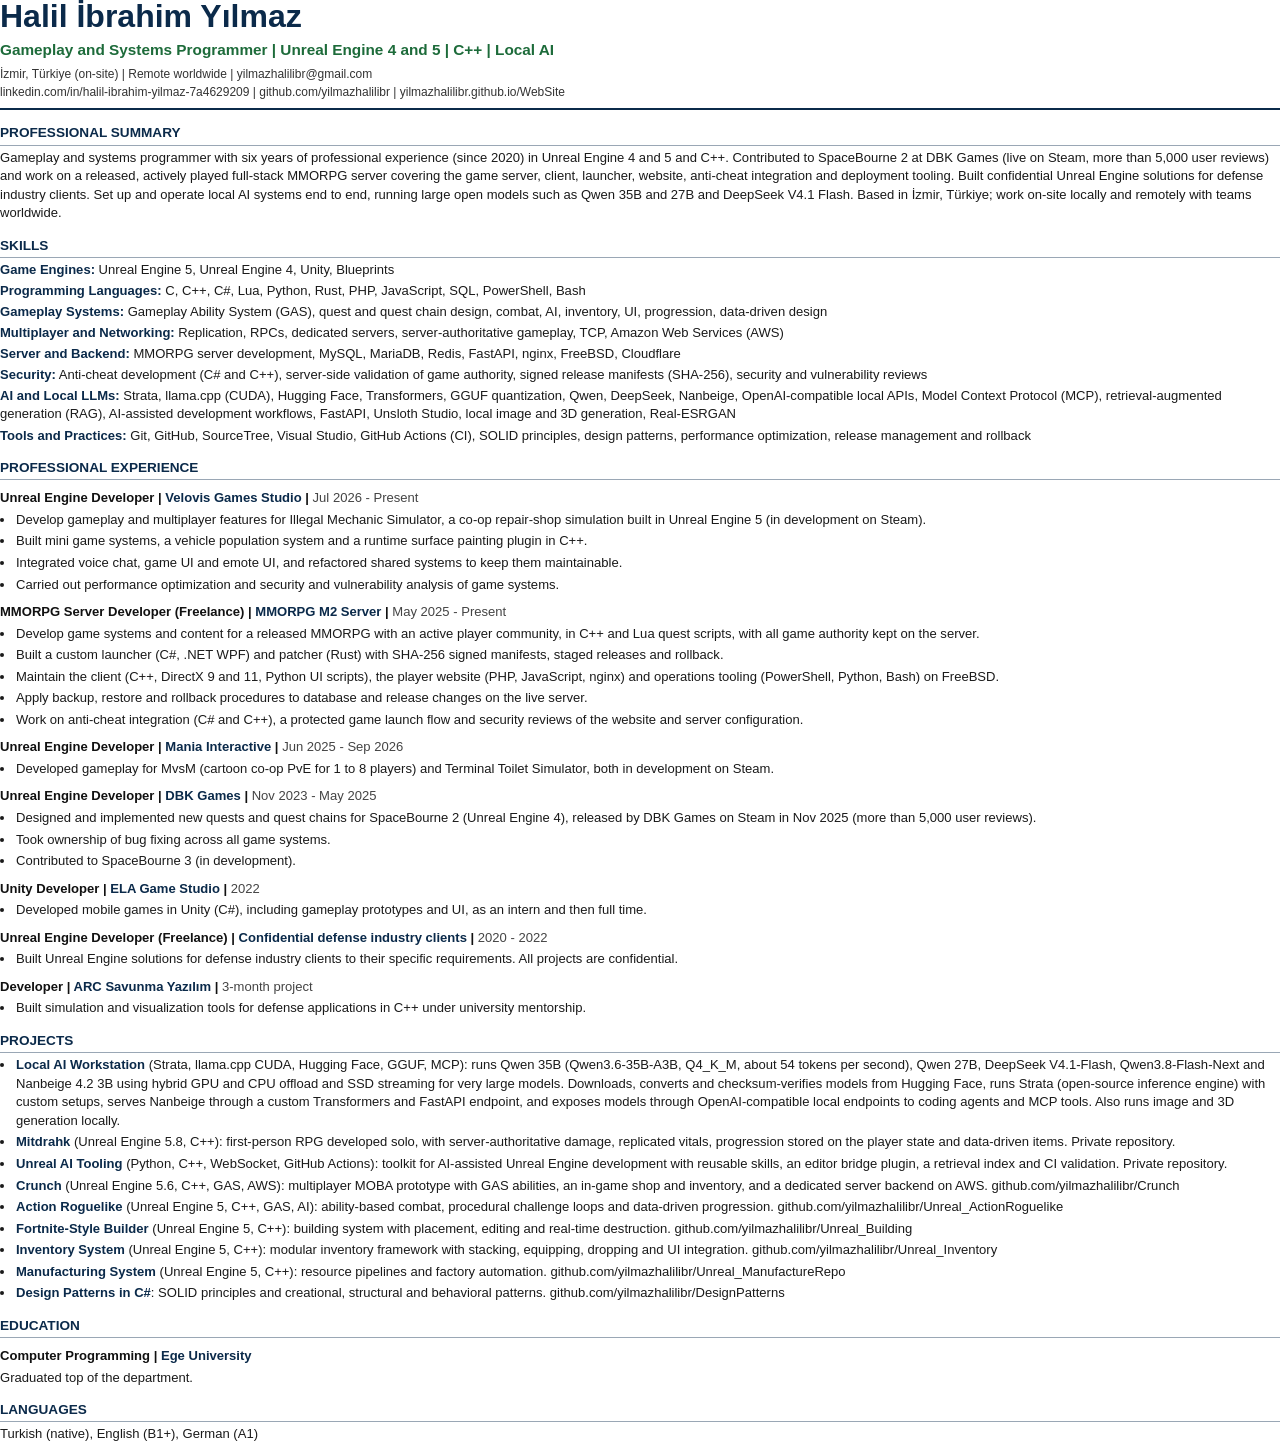
==== cv/cv.html @ b81b3b31 "Rebuild portfolio: 10 languages, mobile tab bar, contact composer, ATS friendly CV, local AI and MMO" ====
<!DOCTYPE html>
<html lang="en">
<head>
<meta charset="UTF-8">
<title>Halil İbrahim Yılmaz - CV - Gameplay and Systems Programmer</title>
<meta name="author" content="Halil İbrahim Yılmaz">
<meta name="description" content="CV of Halil İbrahim Yılmaz, Gameplay and Systems Programmer (Unreal Engine 4 and 5, C++, local AI).">
<style>
/* ATS-friendly by design: one column, real text, system font, no tables, icons, images or text boxes,
   standard section headings, contact details in the body, consistent "Mon YYYY - Mon YYYY" dates. */
@page { size: A4; margin: 14mm 17mm 13mm; }
* { box-sizing: border-box; margin: 0; padding: 0; }
body { font-family: Arial, Helvetica, sans-serif; font-size: 9.8pt; line-height: 1.42; color: #1a1a1a; }
header { padding-bottom: 7px; border-bottom: 2.2px solid #0b2a4a; }
h1 { font-size: 24pt; line-height: 1.05; font-weight: 700; color: #0b2a4a; }
.title { margin-top: 5px; font-size: 11.5pt; font-weight: 700; color: #1d6b3a; }
.contact { margin-top: 5px; font-size: 9pt; color: #333; line-height: 1.5; }
h2 {
  margin-top: 13px; padding-bottom: 2px; border-bottom: 0.8px solid #9aa7b5;
  font-size: 10.2pt; font-weight: 700; text-transform: uppercase; color: #0b2a4a;
}
p, li { margin-top: 3px; }
.skills p { margin-top: 2.5px; }
.skills b { color: #0b2a4a; }
.job { margin-top: 9px; font-weight: 700; color: #111; }
.job .co { color: #0b2a4a; }
.job .when { font-weight: 400; color: #444; }
ul { margin-top: 1px; padding-left: 15px; }
li { padding-left: 1px; }
.proj b { color: #0b2a4a; }
a { color: inherit; text-decoration: none; }
.job, h2 { break-after: avoid; }
li { break-inside: avoid; }
</style>
</head>
<body>

<header>
<h1>Halil İbrahim Yılmaz</h1>
<p class="title">Gameplay and Systems Programmer | Unreal Engine 4 and 5 | C++ | Local AI</p>
<p class="contact">İzmir, Türkiye (on-site) | Remote worldwide | yilmazhalilibr@gmail.com<br>
<a href="https://www.linkedin.com/in/halil-ibrahim-yilmaz-7a4629209/">linkedin.com/in/halil-ibrahim-yilmaz-7a4629209</a> | <a href="https://github.com/yilmazhalilibr">github.com/yilmazhalilibr</a> | <a href="https://yilmazhalilibr.github.io/WebSite/">yilmazhalilibr.github.io/WebSite</a></p>
</header>

<h2>Professional Summary</h2>
<p>Gameplay and systems programmer with six years of professional experience (since 2020) in Unreal Engine 4 and 5 and C++. Contributed to SpaceBourne 2 at DBK Games (live on Steam, more than 5,000 user reviews) and work on a released, actively played full-stack MMORPG server covering the game server, client, launcher, website, anti-cheat integration and deployment tooling. Built confidential Unreal Engine solutions for defense industry clients. Set up and operate local AI systems end to end, running large open models such as Qwen 35B and 27B and DeepSeek V4.1 Flash. Based in İzmir, Türkiye; work on-site locally and remotely with teams worldwide.</p>

<h2>Skills</h2>
<div class="skills">
<p><b>Game Engines:</b> Unreal Engine 5, Unreal Engine 4, Unity, Blueprints</p>
<p><b>Programming Languages:</b> C, C++, C#, Lua, Python, Rust, PHP, JavaScript, SQL, PowerShell, Bash</p>
<p><b>Gameplay Systems:</b> Gameplay Ability System (GAS), quest and quest chain design, combat, AI, inventory, UI, progression, data-driven design</p>
<p><b>Multiplayer and Networking:</b> Replication, RPCs, dedicated servers, server-authoritative gameplay, TCP, Amazon Web Services (AWS)</p>
<p><b>Server and Backend:</b> MMORPG server development, MySQL, MariaDB, Redis, FastAPI, nginx, FreeBSD, Cloudflare</p>
<p><b>Security:</b> Anti-cheat development (C# and C++), server-side validation of game authority, signed release manifests (SHA-256), security and vulnerability reviews</p>
<p><b>AI and Local LLMs:</b> Strata, llama.cpp (CUDA), Hugging Face, Transformers, GGUF quantization, Qwen, DeepSeek, Nanbeige, OpenAI-compatible local APIs, Model Context Protocol (MCP), retrieval-augmented generation (RAG), AI-assisted development workflows, FastAPI, Unsloth Studio, local image and 3D generation, Real-ESRGAN</p>
<p><b>Tools and Practices:</b> Git, GitHub, SourceTree, Visual Studio, GitHub Actions (CI), SOLID principles, design patterns, performance optimization, release management and rollback</p>
</div>

<h2>Professional Experience</h2>

<p class="job">Unreal Engine Developer | <span class="co">Velovis Games Studio</span> | <span class="when">Jul 2026 - Present</span></p>
<ul>
<li>Develop gameplay and multiplayer features for Illegal Mechanic Simulator, a co-op repair-shop simulation built in Unreal Engine 5 (in development on Steam).</li>
<li>Built mini game systems, a vehicle population system and a runtime surface painting plugin in C++.</li>
<li>Integrated voice chat, game UI and emote UI, and refactored shared systems to keep them maintainable.</li>
<li>Carried out performance optimization and security and vulnerability analysis of game systems.</li>
</ul>

<p class="job">MMORPG Server Developer (Freelance) | <span class="co">MMORPG M2 Server</span> | <span class="when">May 2025 - Present</span></p>
<ul>
<li>Develop game systems and content for a released MMORPG with an active player community, in C++ and Lua quest scripts, with all game authority kept on the server.</li>
<li>Built a custom launcher (C#, .NET WPF) and patcher (Rust) with SHA-256 signed manifests, staged releases and rollback.</li>
<li>Maintain the client (C++, DirectX 9 and 11, Python UI scripts), the player website (PHP, JavaScript, nginx) and operations tooling (PowerShell, Python, Bash) on FreeBSD.</li>
<li>Apply backup, restore and rollback procedures to database and release changes on the live server.</li>
<li>Work on anti-cheat integration (C# and C++), a protected game launch flow and security reviews of the website and server configuration.</li>
</ul>

<p class="job">Unreal Engine Developer | <span class="co">Mania Interactive</span> | <span class="when">Jun 2025 - Sep 2026</span></p>
<ul>
<li>Developed gameplay for MvsM (cartoon co-op PvE for 1 to 8 players) and Terminal Toilet Simulator, both in development on Steam.</li>
</ul>

<p class="job">Unreal Engine Developer | <span class="co">DBK Games</span> | <span class="when">Nov 2023 - May 2025</span></p>
<ul>
<li>Designed and implemented new quests and quest chains for SpaceBourne 2 (Unreal Engine 4), released by DBK Games on Steam in Nov 2025 (more than 5,000 user reviews).</li>
<li>Took ownership of bug fixing across all game systems.</li>
<li>Contributed to SpaceBourne 3 (in development).</li>
</ul>

<p class="job">Unity Developer | <span class="co">ELA Game Studio</span> | <span class="when">2022</span></p>
<ul>
<li>Developed mobile games in Unity (C#), including gameplay prototypes and UI, as an intern and then full time.</li>
</ul>

<p class="job">Unreal Engine Developer (Freelance) | <span class="co">Confidential defense industry clients</span> | <span class="when">2020 - 2022</span></p>
<ul>
<li>Built Unreal Engine solutions for defense industry clients to their specific requirements. All projects are confidential.</li>
</ul>

<p class="job">Developer | <span class="co">ARC Savunma Yazılım</span> | <span class="when">3-month project</span></p>
<ul>
<li>Built simulation and visualization tools for defense applications in C++ under university mentorship.</li>
</ul>

<h2>Projects</h2>
<ul class="proj">
<li><b>Local AI Workstation</b> (Strata, llama.cpp CUDA, Hugging Face, GGUF, MCP): runs Qwen 35B (Qwen3.6-35B-A3B, Q4_K_M, about 54 tokens per second), Qwen 27B, DeepSeek V4.1-Flash, Qwen3.8-Flash-Next and Nanbeige 4.2 3B using hybrid GPU and CPU offload and SSD streaming for very large models. Downloads, converts and checksum-verifies models from Hugging Face, runs Strata (open-source inference engine) with custom setups, serves Nanbeige through a custom Transformers and FastAPI endpoint, and exposes models through OpenAI-compatible local endpoints to coding agents and MCP tools. Also runs image and 3D generation locally.</li>
<li><b>Mitdrahk</b> (Unreal Engine 5.8, C++): first-person RPG developed solo, with server-authoritative damage, replicated vitals, progression stored on the player state and data-driven items. Private repository.</li>
<li><b>Unreal AI Tooling</b> (Python, C++, WebSocket, GitHub Actions): toolkit for AI-assisted Unreal Engine development with reusable skills, an editor bridge plugin, a retrieval index and CI validation. Private repository.</li>
<li><b>Crunch</b> (Unreal Engine 5.6, C++, GAS, AWS): multiplayer MOBA prototype with GAS abilities, an in-game shop and inventory, and a dedicated server backend on AWS. github.com/yilmazhalilibr/Crunch</li>
<li><b>Action Roguelike</b> (Unreal Engine 5, C++, GAS, AI): ability-based combat, procedural challenge loops and data-driven progression. github.com/yilmazhalilibr/Unreal_ActionRoguelike</li>
<li><b>Fortnite-Style Builder</b> (Unreal Engine 5, C++): building system with placement, editing and real-time destruction. github.com/yilmazhalilibr/Unreal_Building</li>
<li><b>Inventory System</b> (Unreal Engine 5, C++): modular inventory framework with stacking, equipping, dropping and UI integration. github.com/yilmazhalilibr/Unreal_Inventory</li>
<li><b>Manufacturing System</b> (Unreal Engine 5, C++): resource pipelines and factory automation. github.com/yilmazhalilibr/Unreal_ManufactureRepo</li>
<li><b>Design Patterns in C#</b>: SOLID principles and creational, structural and behavioral patterns. github.com/yilmazhalilibr/DesignPatterns</li>
</ul>

<h2>Education</h2>
<p class="job">Computer Programming | <span class="co">Ege University</span></p>
<p>Graduated top of the department.</p>

<h2>Languages</h2>
<p>Turkish (native), English (B1+), German (A1)</p>

</body>
</html>
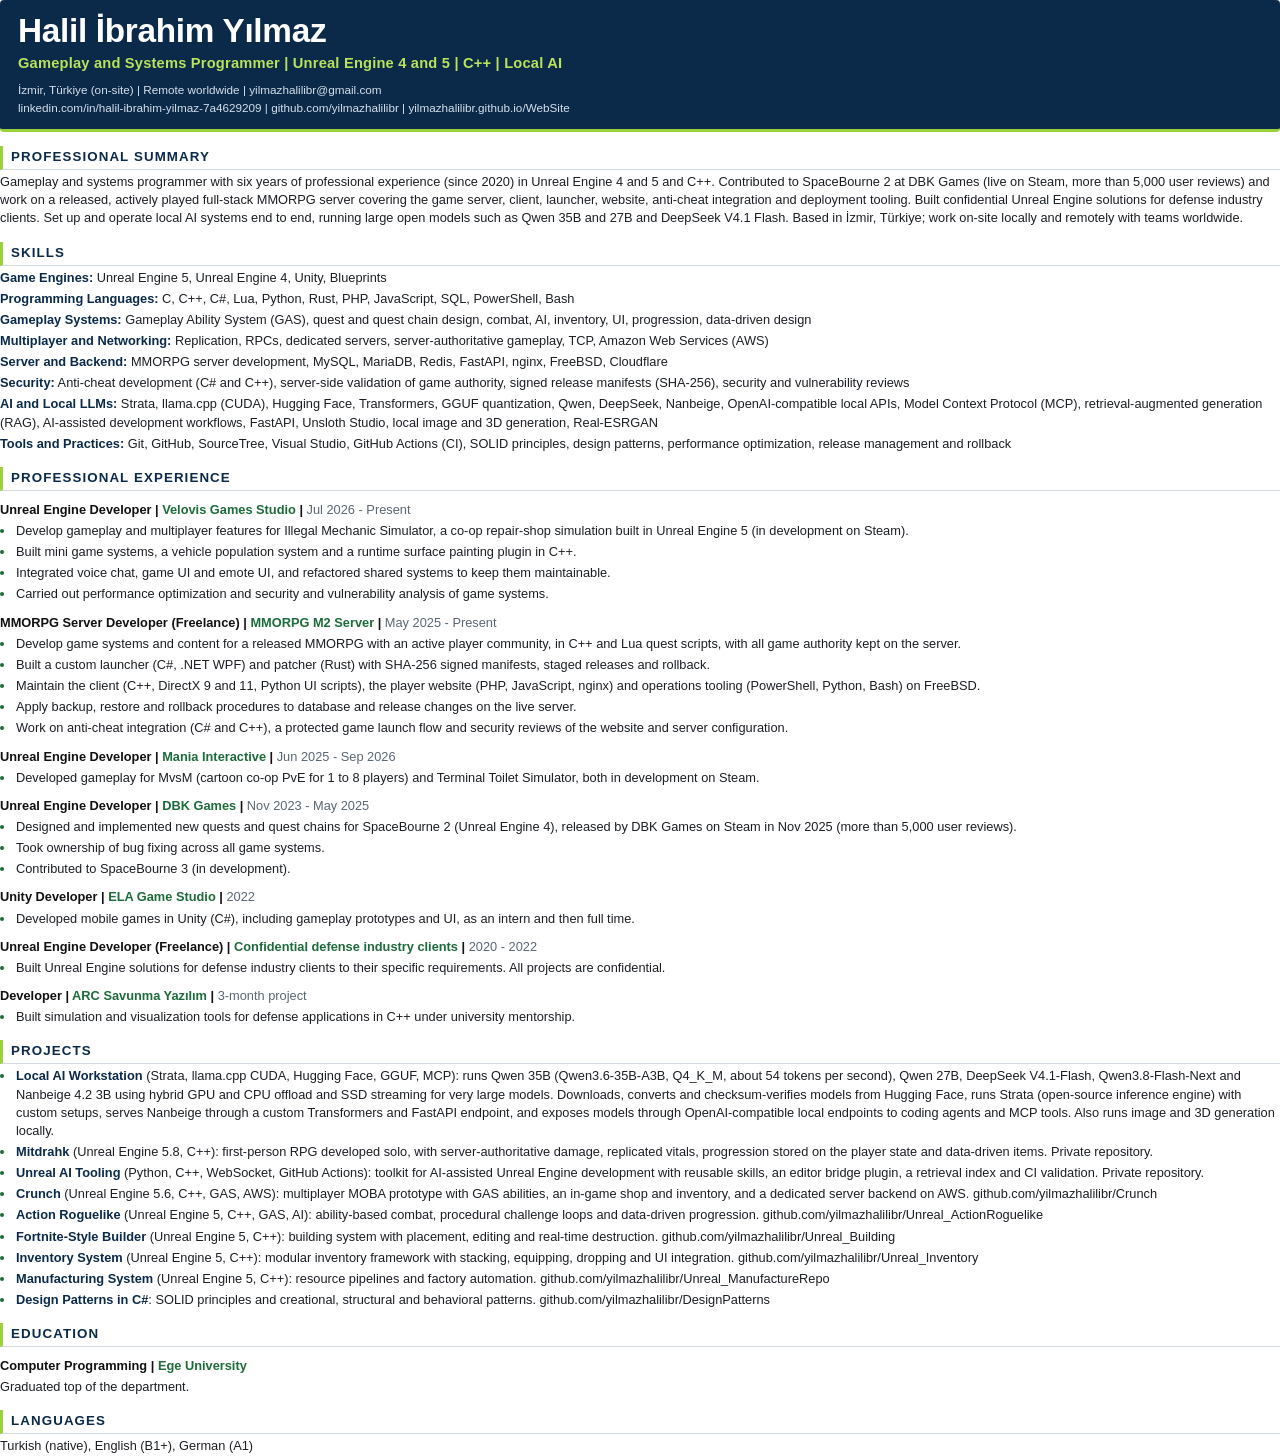
==== commit 7375e775: "CV: professional visual design; Turkish wording fixes" ====
--- a/cv/cv.html
+++ b/cv/cv.html
@@ -7,26 +7,28 @@
 <meta name="description" content="CV of Halil İbrahim Yılmaz, Gameplay and Systems Programmer (Unreal Engine 4 and 5, C++, local AI).">
 <style>
 /* ATS-friendly by design: one column, real text, system font, no tables, icons, images or text boxes,
-   standard section headings, contact details in the body, consistent "Mon YYYY - Mon YYYY" dates. */
-@page { size: A4; margin: 14mm 17mm 13mm; }
-* { box-sizing: border-box; margin: 0; padding: 0; }
-body { font-family: Arial, Helvetica, sans-serif; font-size: 9.8pt; line-height: 1.42; color: #1a1a1a; }
-header { padding-bottom: 7px; border-bottom: 2.2px solid #0b2a4a; }
-h1 { font-size: 24pt; line-height: 1.05; font-weight: 700; color: #0b2a4a; }
-.title { margin-top: 5px; font-size: 11.5pt; font-weight: 700; color: #1d6b3a; }
-.contact { margin-top: 5px; font-size: 9pt; color: #333; line-height: 1.5; }
+   standard section headings, contact details in the body, consistent "Mon YYYY - Mon YYYY" dates.
+   Colour is decoration only; the text order never depends on it. */
+@page { size: A4; margin: 12mm 16mm 12mm; }
+* { box-sizing: border-box; margin: 0; padding: 0; -webkit-print-color-adjust: exact; print-color-adjust: exact; }
+body { font-family: Arial, Helvetica, sans-serif; font-size: 9.6pt; line-height: 1.42; color: #1b1f24; }
+header { padding: 13px 18px 12px; border-radius: 4px; background: #0b2a4a; border-bottom: 3px solid #9bd13a; }
+h1 { font-size: 25pt; line-height: 1.05; font-weight: 700; color: #ffffff; letter-spacing: -0.3px; }
+.title { margin-top: 5px; font-size: 11pt; font-weight: 700; color: #b8e35a; letter-spacing: 0.2px; }
+.contact { margin-top: 7px; font-size: 8.8pt; color: #d6e0ec; line-height: 1.55; }
 h2 {
-  margin-top: 13px; padding-bottom: 2px; border-bottom: 0.8px solid #9aa7b5;
-  font-size: 10.2pt; font-weight: 700; text-transform: uppercase; color: #0b2a4a;
+  margin-top: 14px; padding: 2px 0 2px 8px; border-left: 3.5px solid #9bd13a; border-bottom: 0.6px solid #d3dae2;
+  font-size: 10pt; font-weight: 700; text-transform: uppercase; letter-spacing: 1.1px; color: #0b2a4a;
 }
 p, li { margin-top: 3px; }
-.skills p { margin-top: 2.5px; }
+.skills p { margin-top: 3px; }
 .skills b { color: #0b2a4a; }
-.job { margin-top: 9px; font-weight: 700; color: #111; }
-.job .co { color: #0b2a4a; }
-.job .when { font-weight: 400; color: #444; }
+.job { margin-top: 10px; font-weight: 700; color: #111; }
+.job .co { color: #1d6b3a; }
+.job .when { font-weight: 400; color: #5a6672; }
 ul { margin-top: 1px; padding-left: 15px; }
 li { padding-left: 1px; }
+li::marker { color: #1d6b3a; }
 .proj b { color: #0b2a4a; }
 a { color: inherit; text-decoration: none; }
 .job, h2 { break-after: avoid; }
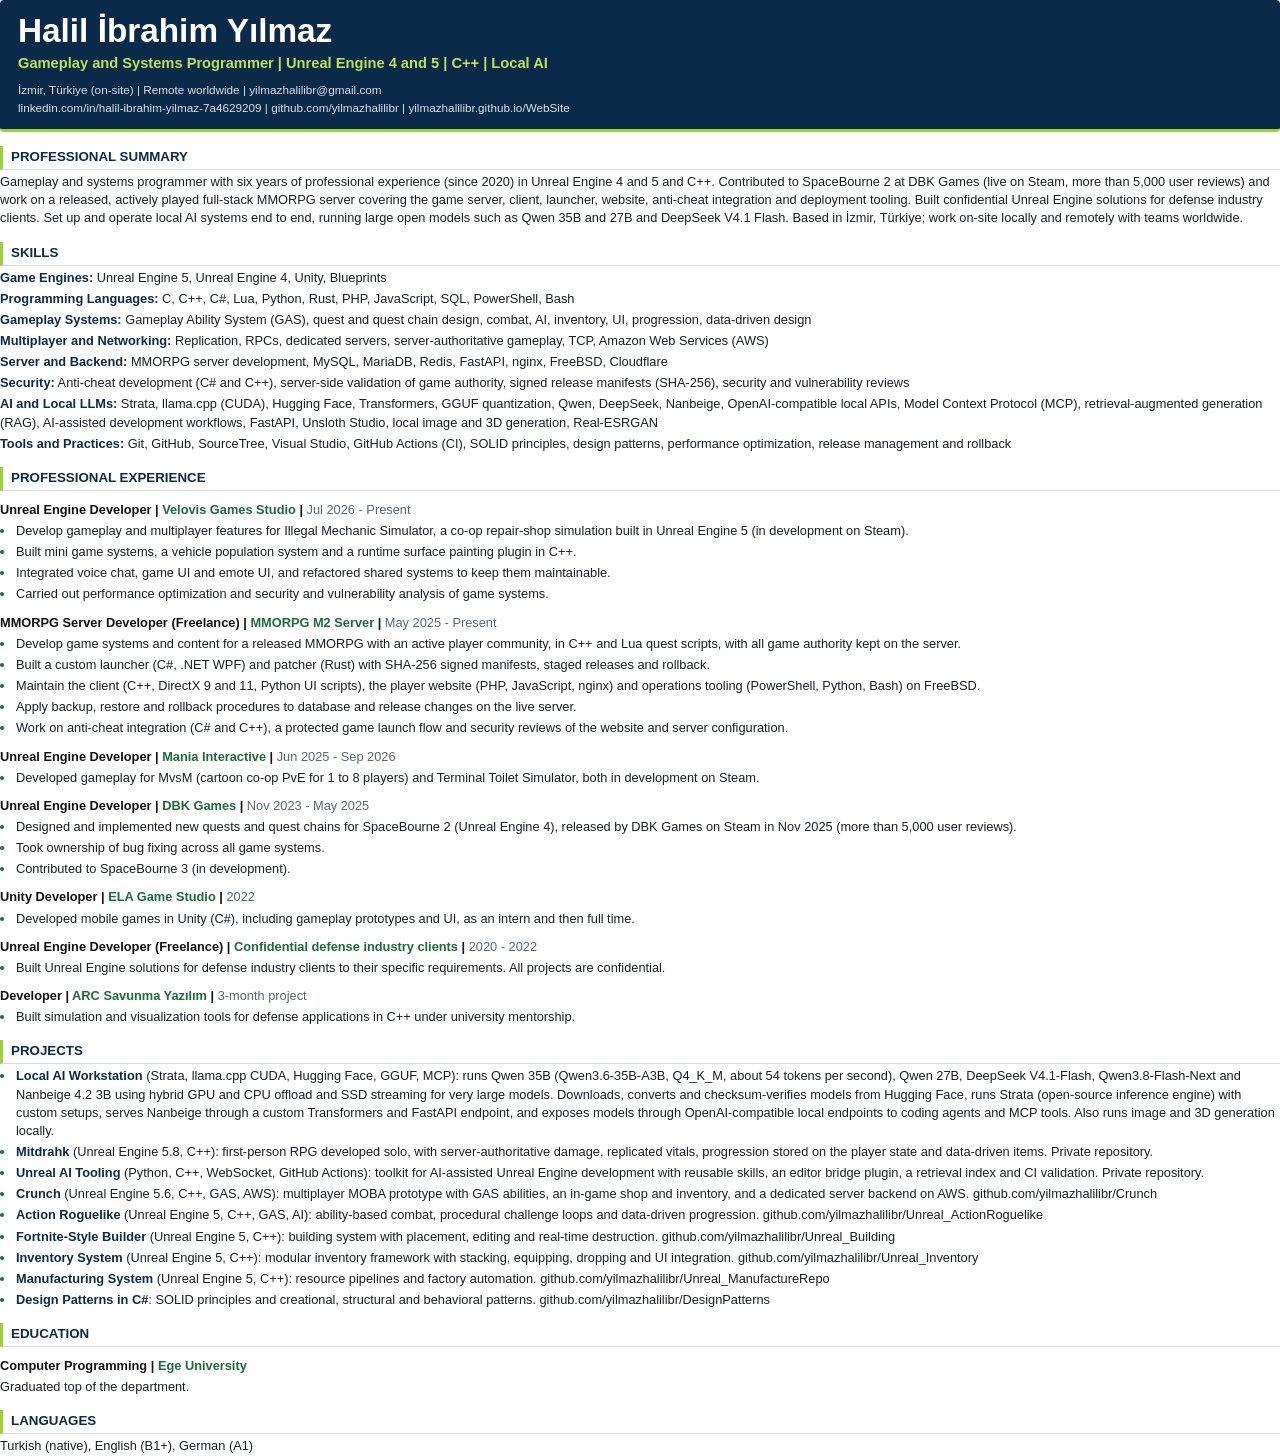
==== commit f3cb8803: "CV: drop letter-spacing for safer ATS extraction" ====
--- a/cv/cv.html
+++ b/cv/cv.html
@@ -13,12 +13,12 @@
 * { box-sizing: border-box; margin: 0; padding: 0; -webkit-print-color-adjust: exact; print-color-adjust: exact; }
 body { font-family: Arial, Helvetica, sans-serif; font-size: 9.6pt; line-height: 1.42; color: #1b1f24; }
 header { padding: 13px 18px 12px; border-radius: 4px; background: #0b2a4a; border-bottom: 3px solid #9bd13a; }
-h1 { font-size: 25pt; line-height: 1.05; font-weight: 700; color: #ffffff; letter-spacing: -0.3px; }
-.title { margin-top: 5px; font-size: 11pt; font-weight: 700; color: #b8e35a; letter-spacing: 0.2px; }
+h1 { font-size: 25pt; line-height: 1.05; font-weight: 700; color: #ffffff; }
+.title { margin-top: 5px; font-size: 11pt; font-weight: 700; color: #b8e35a; }
 .contact { margin-top: 7px; font-size: 8.8pt; color: #d6e0ec; line-height: 1.55; }
 h2 {
   margin-top: 14px; padding: 2px 0 2px 8px; border-left: 3.5px solid #9bd13a; border-bottom: 0.6px solid #d3dae2;
-  font-size: 10pt; font-weight: 700; text-transform: uppercase; letter-spacing: 1.1px; color: #0b2a4a;
+  font-size: 10pt; font-weight: 700; text-transform: uppercase; color: #0b2a4a;
 }
 p, li { margin-top: 3px; }
 .skills p { margin-top: 3px; }
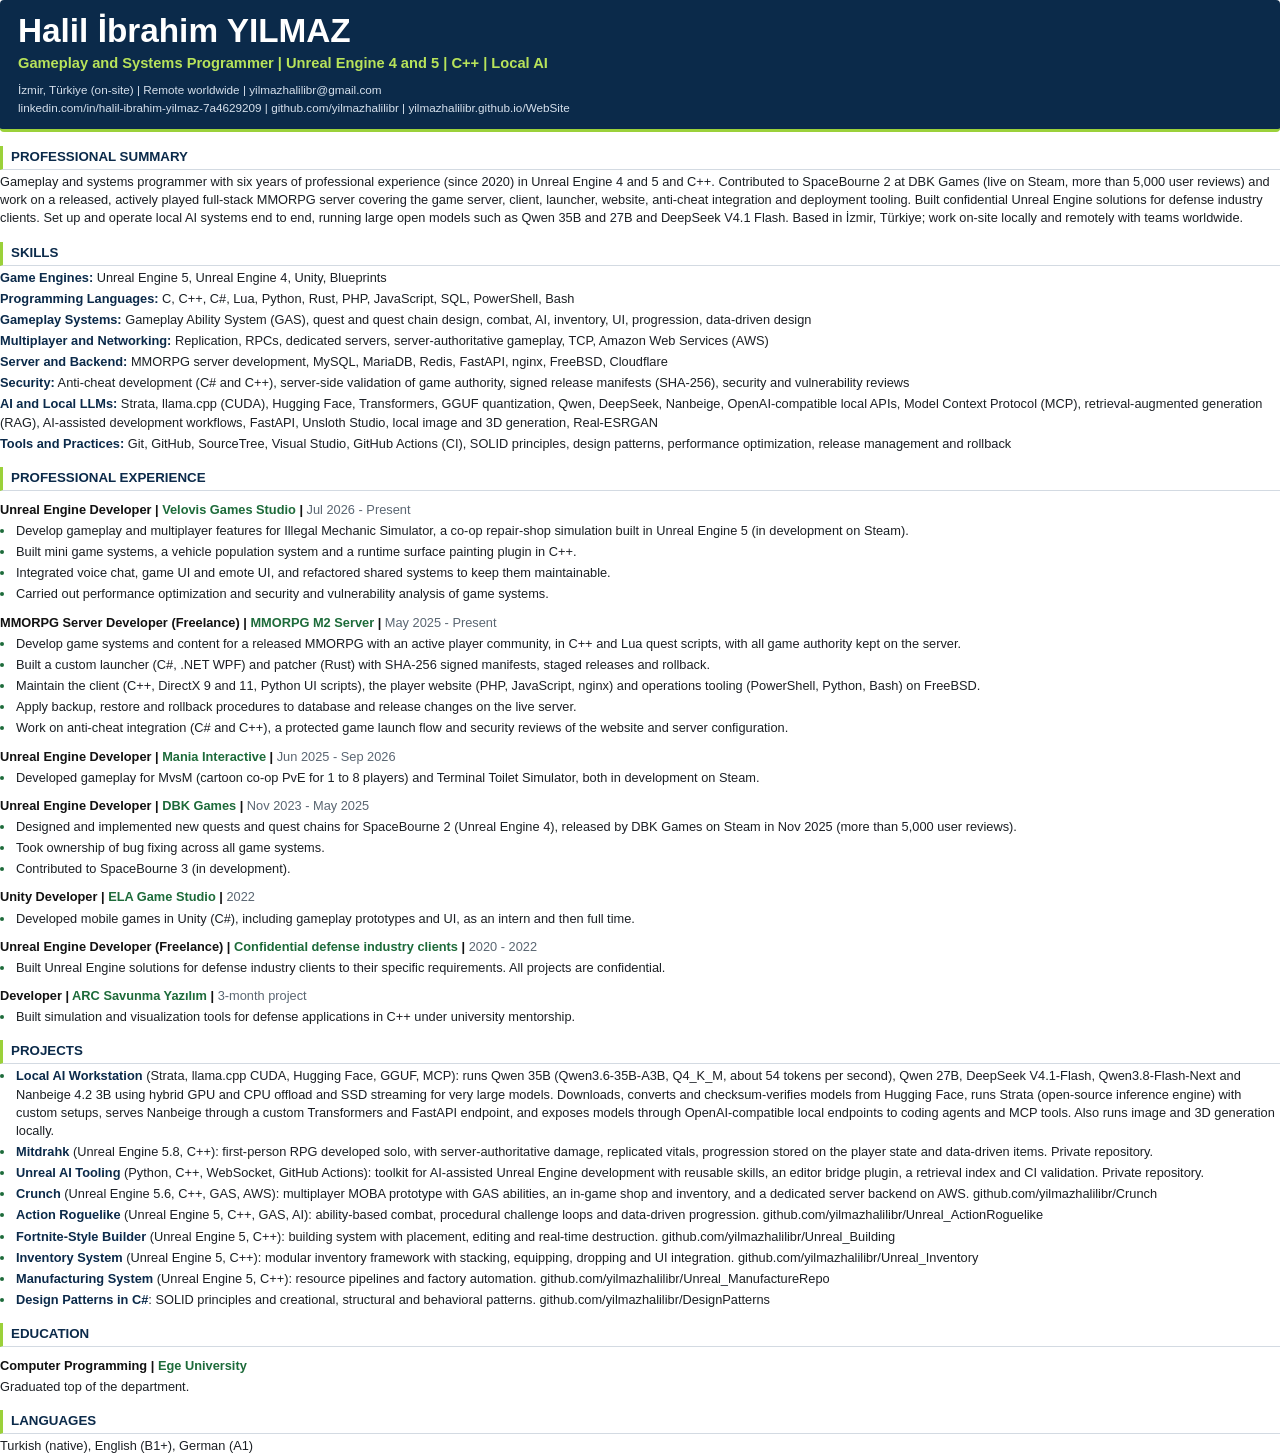
==== commit 916abb00: "Design pass: calmer type (Geist), no custom cursor, ticker restored, gamepad icon, brand logos on te" ====
--- a/cv/cv.html
+++ b/cv/cv.html
@@ -2,9 +2,9 @@
 <html lang="en">
 <head>
 <meta charset="UTF-8">
-<title>Halil İbrahim Yılmaz - CV - Gameplay and Systems Programmer</title>
-<meta name="author" content="Halil İbrahim Yılmaz">
-<meta name="description" content="CV of Halil İbrahim Yılmaz, Gameplay and Systems Programmer (Unreal Engine 4 and 5, C++, local AI).">
+<title>Halil İbrahim YILMAZ - CV - Gameplay and Systems Programmer</title>
+<meta name="author" content="Halil İbrahim YILMAZ">
+<meta name="description" content="CV of Halil İbrahim YILMAZ, Gameplay and Systems Programmer (Unreal Engine 4 and 5, C++, local AI).">
 <style>
 /* ATS-friendly by design: one column, real text, system font, no tables, icons, images or text boxes,
    standard section headings, contact details in the body, consistent "Mon YYYY - Mon YYYY" dates.
@@ -38,7 +38,7 @@
 <body>
 
 <header>
-<h1>Halil İbrahim Yılmaz</h1>
+<h1>Halil İbrahim YILMAZ</h1>
 <p class="title">Gameplay and Systems Programmer | Unreal Engine 4 and 5 | C++ | Local AI</p>
 <p class="contact">İzmir, Türkiye (on-site) | Remote worldwide | yilmazhalilibr@gmail.com<br>
 <a href="https://www.linkedin.com/in/halil-ibrahim-yilmaz-7a4629209/">linkedin.com/in/halil-ibrahim-yilmaz-7a4629209</a> | <a href="https://github.com/yilmazhalilibr">github.com/yilmazhalilibr</a> | <a href="https://yilmazhalilibr.github.io/WebSite/">yilmazhalilibr.github.io/WebSite</a></p>
